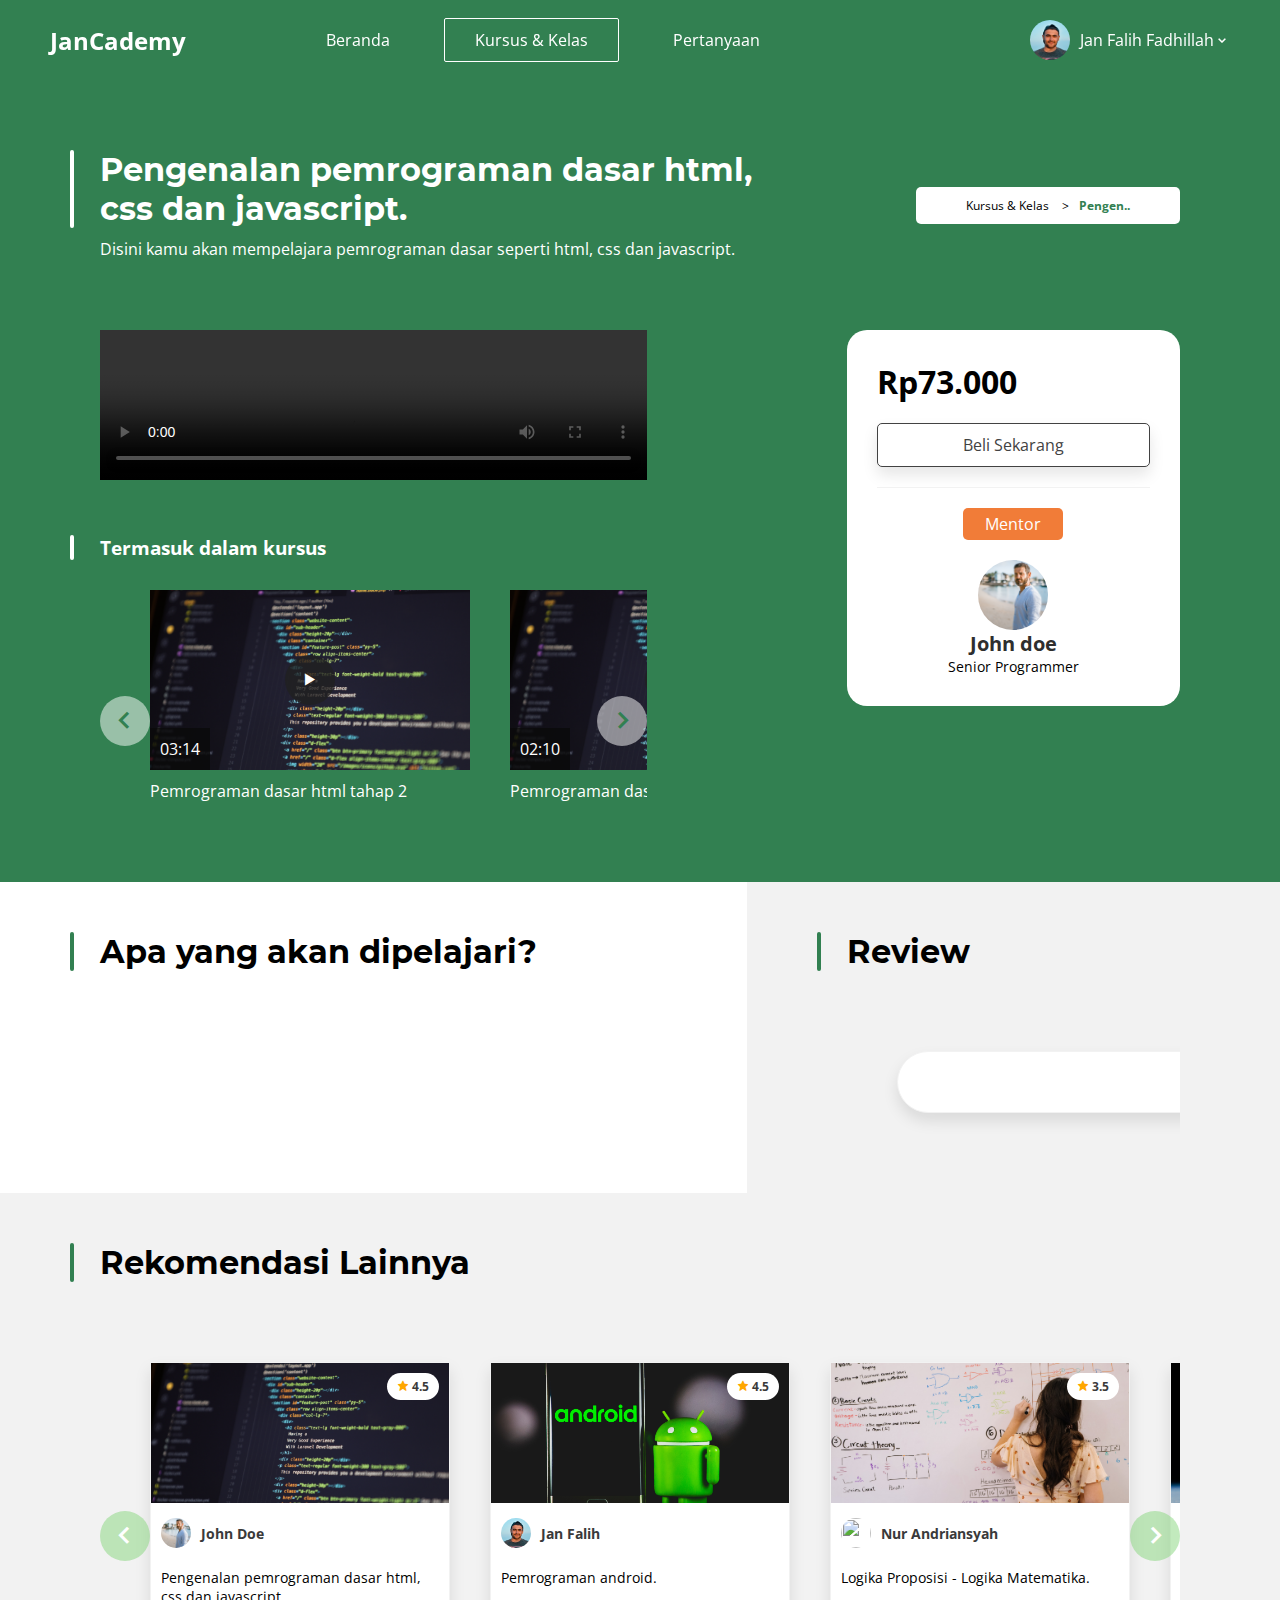
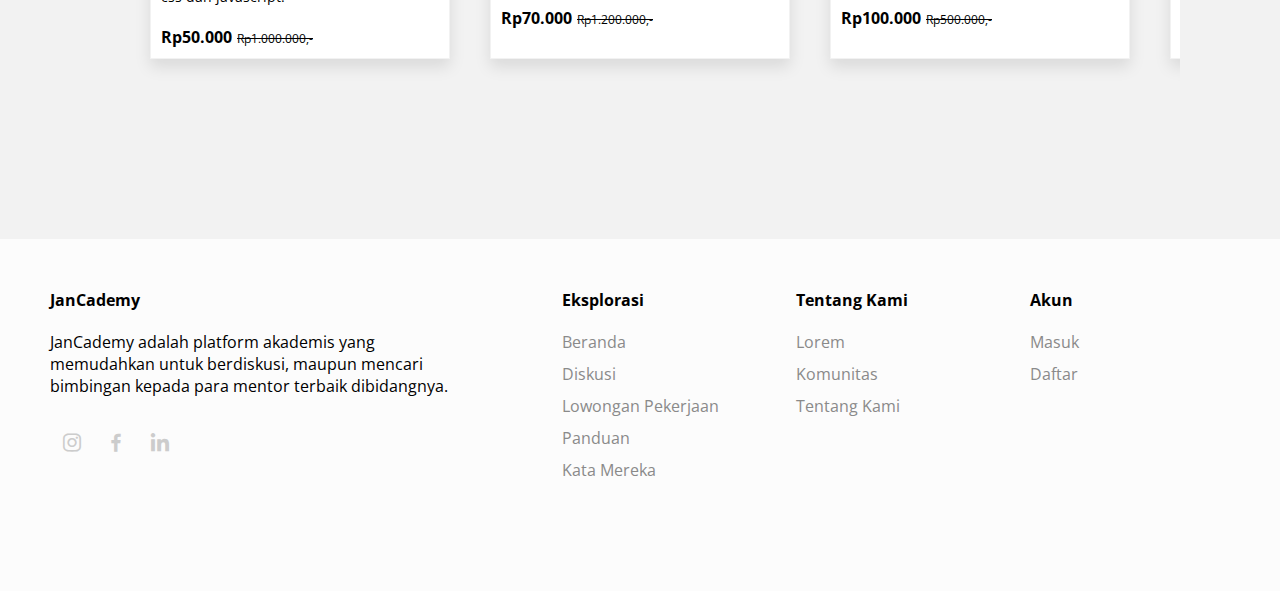
==== course-detail.html @ 35568259 "Add: New Course Detail Page" ====
<!DOCTYPE html>
<html lang="en">
<head>
    <meta charset="UTF-8">
    <meta http-equiv="X-UA-Compatible" content="IE=edge">
    <meta name="viewport" content="width=device-width, initial-scale=1.0">
    <title>Belajar dengan mudah di JanCademy - JanCademy</title>
    <link href="./assets/css/style.css" rel="stylesheet">   
    <link href="./assets/css/column.css" rel="stylesheet">  
    <link href="./assets/css/section/course.css" rel="stylesheet">  
    <link href="./assets/css/section/video-card.css" rel="stylesheet">  
    <link href="./assets/css/section/review.css" rel="stylesheet">
    <link href="./assets/css/pages/course-detail.css" rel="stylesheet">
    <link href="./assets/css/config.css" rel="stylesheet">
    <link href="./assets/css/boxicons.min.css" rel="stylesheet">
</head>
<body>
    <header id="header">
        <div class="header-left">
            <a class="logo">JanCademy</a>
            <nav>
                <a href="./index.html" class="menu-link">Beranda</a>
                <a href="#" class="menu-link active">Kursus & Kelas</a>
                <a href="./discuss-list.html" class="menu-link">Pertanyaan</a>
            </nav>
            <button class="toggle-button"><i class="bx bx-menu"></i></button>
        </div>
        <div class="header-right">
            <div class="user-nav">
                <a class="user-link">
                    <img class="avatar-nav" src="./assets/images/avatar-1.jpg">
                    Jan Falih Fadhillah <i class="bx bx-chevron-down"></i>
                </a>
                <div class="submenu-user">
                    <a href="./dashboard.html" class="submenu-user-item"><i class="bx bxs-dashboard mr-1"></i>Dashboard</a>
                    <a href="" class="submenu-user-item"><i class="bx bx-user mr-1"></i>Profil</a>
                    <a href="" class="submenu-user-item"><i class="bx bx-log-out mr-1"></i>Keluar</a>
                </div>
            </div>
        </div>
    </header>
    <div class="wrapper">
        <div class="row">
            <div class="col-md-12 bg-primary">
                <div class="container pb-1">
                    <div class="header-section">
                        <div class="title-course">
                            <h1 class="title-section">Pengenalan pemrograman dasar html, css dan javascript.</h1>
                            <p class="paragraph-section">Disini kamu akan mempelajara pemrograman dasar seperti html, css dan javascript.</p>
                        </div>
                        <div class="breadcrumbs">
                            <a href="./course-list.html" class="breadcrumbs-items">
                                Kursus & Kelas
                            </a>
                            <a href="#" class="breadcrumbs-items active">
                                Pengen..
                            </a>
                        </div>
                    </div>
                </div>
            </div>
            <div class="col-md-7 col-sm-12 bg-primary">
                <div class="container pt-1 pb-3">
                    <video class="thumbnail" controls>
                        <source src="https://cdn.videvo.net/videvo_files/video/free/2019-09/large_watermarked/190802_07_HD_15_preview.mp4">
                        Your Browser Not Support Video
                    </video>
                    <h3 class="title-section mb-0">Termasuk dalam kursus</h3>
                    <div class="video-highlight">
                        <button id="left-button-video" class="arrow-left-video"><i class="bx bx-chevron-left bx-md"></i></button>
                        <div id="list-video" class="video-list">
                            <div class="video-card">
                                <div class="video-thumbnail">
                                    <div class="video-minutes">03:14</div>
                                    <a href="#" class="video-play"><i class="bx bx-play"></i></a>
                                    <img src="./assets/images/course/html.jpg" class="video-img">
                                </div>
                                <a href="#" class="video-title">Pemrograman dasar html tahap 2</a>
                            </div>
                            <div class="video-card">
                                <div class="video-thumbnail">
                                    <div class="video-minutes">02:10</div>
                                    <a href="#" class="video-play"><i class="bx bx-play"></i></a>
                                    <img src="./assets/images/course/html.jpg" class="video-img">
                                </div>
                                <a href="#" class="video-title">Pemrograman dasar html tahap 3</a>
                            </div>
                        </div>
                        <button id="right-button-video" class="arrow-right-video"><i class="bx bx-chevron-right bx-md"></i></button>
                    </div>
                </div>
            </div>
            <div class="col-md-5 col-sm-12 bg-primary">
                <div class="container pt-1 pb-3">
                    <div class="payment-card">
                        <div class="payment-price">Rp73.000</div>
                        <button class="btn btn-outline btn-block">Beli Sekarang</button>
                        <div class="payment-author">
                            <div class="badge-author">Mentor</div>
                            <img src="./assets/images/avatar-2.jpg" class="img-author">
                            <div class="meta-author">
                                <div class="name-author">John doe</div>
                                <div class="title-author">Senior Programmer</div>
                            </div>
                        </div>
                    </div>
                </div>
            </div>
        </div>
        <div class="row">
            <div class="col-md-7 col-sm-12 bg-white">
                <div class="container pt-3 pb-3">
                    <h1 class="title-section">Apa yang akan dipelajari?</h1>
                </div>
            </div>
            <div class="col-md-5 col-sm-12">
                <div class="container pt-3 pb-3">
                    <h1 class="title-section">Review</h1>    
                    <div class="review-highlight">
                        <div class="review-list">
                            <div class="review-card">

                            </div>
                        </div>
                    </div>
                </div>
            </div>
            <div class="col-md-12">
                <div class="container pt-3">
                    <h1 class="title-section">Rekomendasi Lainnya</h1>
                    <div class="course-highlight">
                        <button id="recomendation-course-detail-left" class="arrow-left-course"><i class="bx bx-chevron-left bx-md"></i></button>
                        <div id="recomendation-course-detail" class="course-list">
                            <div class="course-card">
                                <img class="course-img" src="assets/images/course/html.jpg">
                                <a href="./course-detail.html" class="course-user">
                                    <img class="course-avatar" src="assets/images/avatar-2.jpg">                            
                                    John Doe
                                </a>
                                <span class="course-rating"><i class="bx bxs-star"></i> 4.5</span>
                                <div class="course-meta">
                                    <a href="./course-detail.html" class="course-title">Pengenalan pemrograman dasar html, css dan javascript.</a>
                                    <span class="course-price">Rp50.000</span><span class="course-original-price"><s>Rp1.000.000,-</s></span>
                                </div>
                            </div>
                            <div class="course-card">
                                <img class="course-img" src="assets/images/course/android.jpg">
                                <a href="./course-detail.html" class="course-user">
                                    <img class="course-avatar" src="assets/images/avatar-1.jpg">                            
                                    Jan Falih
                                </a>
                                <span class="course-rating"><i class="bx bxs-star"></i> 4.5</span>
                                <div class="course-meta">
                                    <a href="./course-detail.html" class="course-title">Pemrograman android.</a>
                                    <span class="course-price">Rp70.000</span><span class="course-original-price"><s>Rp1.200.000,-</s></span>
                                </div>
                            </div>
                            <div class="course-card">
                                <img class="course-img" src="assets/images/course/math.jpg">
                                <a href="./course-detail.html" class="course-user">
                                    <img class="course-avatar" src="assets/images/avatar-dri.jpg">                            
                                    Nur Andriansyah
                                </a>
                                <span class="course-rating"><i class="bx bxs-star"></i> 3.5</span>
                                <div class="course-meta">
                                    <a href="./course-detail.html" class="course-title">Logika Proposisi - Logika Matematika.</a>
                                    <span class="course-price">Rp100.000</span><span class="course-original-price"><s>Rp500.000,-</s></span>
                                </div>
                            </div>
                            <div class="course-card">
                                <img class="course-img" src="assets/images/course/nasa.jpg">
                                <a href="./course-detail.html" class="course-user">
                                    <img class="course-avatar" src="assets/images/avatar-dri.jpg">                            
                                    Nur Andriansyah
                                </a>
                                <span class="course-rating"><i class="bx bxs-star"></i> 5.0</span>
                                <div class="course-meta">
                                    <a href="./course-detail.html" class="course-title">Memahami dasar hukum gerak newton.</a>
                                    <span class="course-price">Rp120.000</span><span class="course-original-price"><s>Rp500.000,-</s></span>
                                </div>
                            </div>
                        </div>
                        <button id="recomendation-course-detail-right" class="arrow-right-course"><i class="bx bx-chevron-right bx-md"></i></button>
                    
                    </div>
                </div>
            </div>
        </div>
    </div>
    
    <footer>
        <div class="footer-left">
            <a class="footer-logo">JanCademy</a>
            <p>JanCademy adalah platform akademis yang memudahkan untuk berdiskusi, maupun mencari bimbingan kepada para mentor terbaik dibidangnya.</p>
            <div class="social-media">
                <a href="https://instagram.com/jan.falih" class="social-item"><i class="bx bxl-instagram"></i></a>
                <a href="https://www.facebook.com/jan.fadhillah.3/" class="social-item"><i class="bx bxl-facebook"></i></a>
                <a href="https://id.linkedin.com/in/jan-falih-fadhillah-a7bb7318b" class="social-item"><i class="bx bxl-linkedin"></i></a>
            </div>
        </div>
        <div class="footer-right">
            <div class="footer-menu">
                <h4 class="menu-title">Eksplorasi</h4>
                <a href="" class="menu-footer">Beranda</a>
                <a href="" class="menu-footer">Diskusi</a>
                <a href="" class="menu-footer">Lowongan Pekerjaan</a>
                <a href="./index.html#panduan" class="menu-footer">Panduan</a>
                <a href="./index.html#kata_mereka" class="menu-footer">Kata Mereka</a>
            </div>
            
            <div class="footer-menu">
                <h4 class="menu-title">Tentang Kami</h4>
                <a href="" class="menu-footer">Lorem</a>
                <a href="" class="menu-footer">Komunitas</a>
                <a href="" class="menu-footer">Tentang Kami</a>
            </div>
            
            <div class="footer-menu">
                <h4 class="menu-title">Akun</h4>
                <a href="./login.html" class="menu-footer">Masuk</a>
                <a href="./register.html" class="menu-footer">Daftar</a>
            </div>
        </div>
    </footer>
    <script src="./assets/js/jquery.js"></script>
    <script src="./assets/js/index.js"></script>
</body>
</html>
---- assets/css/style.css ----
/* Config */
/* Header  */
    header{
        position: fixed;
        display: flex;
        justify-content: space-between;
        color:#fff;
        z-index: 10;
        width: 100%;
        display: flex;
        align-items: center;
        padding:20px 50px;
    }
    .scrollActive{
        background-color: #fff;
        color:#006A2B;
    }
    .header-left{
        display: flex;
        align-items: center;
    }
    .header-right{
        display: flex;
        align-items: center;
    }
    .menu-link{
        color:#fff;
        text-decoration: none;
        font-size: 16px;
        margin:0 10px;
        padding:10px 30px;
        border-radius: 2px;
        transition: ease 0.8s;
    }
    .menu-link.active{
        pointer-events: none;
        border:1px solid #fff;
    }
    .menu-link:hover{
        background-color: #fff;
        color:var(--primary);
    }
    .menu-login{
        margin:0 10px;
        padding:10px 40px;
        box-shadow: 0px 8px 15px rgba(0, 0, 0, 0.1);
        background-color: var(--primary);
        text-decoration: none;
        color: #fff;    
        border: 1px solid var(--primary);
    }
    .menu-register{
        margin:0 10px;
        padding:10px 40px;
        border: none;
        box-shadow: 0px 8px 15px rgba(0, 0, 0, 0.1);
        background-color: var(--secondary);
        text-decoration: none;
        color: #fff;    
        border: 1px solid var(--secondary);
    }
    .menu-login:hover{
        background-color: #fff;
        border: var(--primary) solid 1px;
        color:var(--primary);
    }
    .menu-register:hover{
        background-color: #fff;
        color:var(--secondary);
        border: 1px solid var(--secondary)
    }
    .logo{
        font-weight: bold;
        font-size: 24px;
        margin-right: 100px;
    }
    .toggle-button{
        display: none;
        width: 50px;
        background-color:#fff;
        border:none;
        color:var(--primary);
        font-size: 24px;
        border-radius: 2px;
        height: 50px;
    }
    .user-nav{
        display: flex;
        align-items: center;
        flex-direction: column;
        position: relative;
    }
    .user-link{
        display: flex;
        cursor: pointer;
        color:#fff;
        align-items: center;
    }
    header.scrollActive .user-link{
        color:#000;
    }
    .submenu-user{
        display: none;
        flex-direction: column;
        margin-top: 40px;
        border-radius: 5px;
        background-color:#fff;
        box-shadow: 0px 8px 15px rgba(0, 0, 0, 0.1);
        width: 100%;
        position: absolute;
    }
    .submenu-user-item{
        padding:10px;
        font-size: 14px;
        color:#000;
        text-decoration: none;
        border-bottom: 1px solid #f2f2f2;
        width: 100%;
        text-decoration: none;
    }
    .submenu-user-item:last-child{
        border-bottom: none;
    }
    .user-nav:hover .submenu-user{
        display: flex;
    }
    .submenu-user-item:hover{
        background-color: #f2f2f2;
        border-radius: 5px;
        color:#000;
    }
    .avatar-nav{
        margin-right: 10px;
        border-radius: 50px;
        width: 40px;
        height: 40px;
        object-fit: cover;
    }
    header.scrollActive .toggle-button{
        background-color: var(--primary);
        color:#fff;
    }
    header.scrollActive .menu-link{
        color:var(--primary);
        transition: ease 0.8s;
    }
    header.scrollActive .menu-link.active{
        border: 1px solid var(--primary);
    }
    header.scrollActive .menu-link:hover{
        background-color: var(--primary);
        color: #fff;
    }
    header.scrollActive .menu-login{
        background-color: #fff;
        border: var(--primary) solid 1px;
        color: var(--primary);
    }
    header.scrollActive .menu-register{
        background-color: transparent;
        color: var(--secondary);
        border: var(--secondary) solid 1px;
    }
    header.scrollActive .menu-register:hover{
        background-color: var(--secondary);
        color: #fff;
    }
    header.scrollActive .menu-login:hover{
        background-color: var(--primary);
        color: #fff;
    }
    @media (max-width:1100px){
        .logo{
            margin-right: 10px;
        }
    }
    @media (max-width:1000px) {
        header{
            padding:20px 50px;
        }
        nav{
            display: none;
        }
        .logo{
            margin-right:50px;
        }
        .header-left{
            width: 100%;
            justify-content: space-between;
        }
        .header-right{
            display: none;
        }
        .toggle-button{
            display: block;
        }
    }
    @media (max-width:700px) {
        header{
            padding:20px 30px;
        }
    }
/* End Header */
/* BreadCrumbs */
    .header-section{
        display: flex;
        align-items: center;
        justify-content: space-between;
        margin-bottom: 50px;
    }
    .breadcrumbs{
        display: flex;
        background-color: #fff;
        border-radius: 5px;
        padding:10px 50px;
    }
    .breadcrumbs-items{
        text-decoration: none;
        color:#000;
        font-size: 12px;
        cursor: pointer;
    }
    .breadcrumbs-items:hover{
        color:var(--primary)
    }
    .breadcrumbs-items::after{
        content: '>';
        margin:10px;
    }
    .breadcrumbs-items.active{
        font-weight: bold;
        color:var(--primary);
    }
    .breadcrumbs-items.active::after{
        content: none;
    }
    @media (max-width:1000px) {
        .header-section{
            display: flex;
            align-items: flex-start;
            flex-direction: column;
        }
        .header-section h1{
            margin-bottom: 20px;
        }
        .breadcrumbs{
            width: 100%;
        }
    }
/* End BreadCrumbs */
footer{
    display: flex;
    flex-wrap: wrap;
    width: 100%;
    background-color: #fcfcfc;
}
footer p{
    margin-bottom: 20px;
}
footer .menu-title{
    font-weight: bold;
    margin-bottom: 20px;
}
footer .social-media{
    width: 100%;
    display: flex;
}
footer .social-item{
    font-size: 24px;
    margin:10px;
    color:#ccc;
    text-decoration: none;
}
footer ul{
    height: 200px;
    display: flex;
    flex-direction: column;
    list-style-type: none;
    flex-wrap: wrap;
}
footer ul li{
    display: flex;
    align-items: center;
    justify-content: center;
    padding:20px 0px;
}
.footer-menu{
    display: flex;
    width: 200px;
    margin-bottom: 50px;
    flex-direction: column;
}
.menu-footer{
    text-decoration: none;
    margin-bottom: 10px;
    color:#8a8a8a;
}
.footer-logo{
    display: block;
    cursor: pointer;
    margin-bottom: 20px;
    font-weight: bold;
}
.footer-left{
    padding:50px;
    width: 40%;
}
.footer-right{
    justify-content: space-between;
    display: flex;
    flex-wrap: wrap;
    padding:50px;
    display: flex;
    width: 60%;
}
@media (max-width:1000px) {
    .footer-left{
        width: 100%;
    }
    .footer-right{
        width: 100%;
    }
}
---- assets/css/column.css ----
.container{
    width: 100%;
    height: 100%;
    padding:150px 100px;
}
.row{
    display: flex;
    flex-wrap: wrap;
}
.relative{
    position: relative;
}
.absolute{
    position: absolute;
}
.col-md-12{
    width: calc(100%/12*12);
}
.col-md-8{
    width: calc(100%/12*8);
}
.col-md-3{
    width: calc(100%/12*3);
}
.col-md-4{
    width: calc(100%/12*4);
}
.col-md-5{
    width: calc(100%/12*5);
}
.col-md-6{
    width: calc(100%/12*6);
}
.col-md-7{
    width: calc(100%/12*7);
}

@media(max-width:900px){
    .container{
        padding:150px 50px;
    }
}
@media(max-width:700px){
    .container{
        padding: 150px 50px;
    }
    .col-sm-12{
        width: calc(100%*12/12);
    }
}
---- assets/css/section/course.css ----
.course-highlight{
    position: relative;
    display: block;
    width: 100%;
}
.course-list{
    position: relative;
    display: flex;
    padding:30px;
    width: 100%;
    overflow-x: auto;
}
.course-list .course-card{
    margin: 0 20px;
}
.course-price{
    font-weight: bold;
    margin-right: 5px;
}
.course-original-price{
    font-size: 12px;
}
.course-card{
    position: relative;
    flex: none;
    margin:20px auto;
    width: 300px;
    border:1px solid #f2f2f2;
    box-shadow: 0px 8px 15px rgba(0, 0, 0, 0.1);
    background-color: #fff;
}
.course-img{
    width: 100%;
    height: 140px;
    object-fit: cover;
}
.course-avatar{
    height: 30px;
    object-fit: cover;
    margin-right: 10px;
    border-radius: 50px;
    width: 30px;
}
.course-rating{
    padding:5px 10px;
    border-radius: 50px;
    font-size: 12px;
    color:rgb(58, 58, 58);
    font-weight: bold;
    background-color: #fff;
    position: absolute;
    right: 10px;
    top: 10px;
}
.course-user{
    display: flex;
    align-items: center;
    font-size: 14px;
    color:rgb(58, 58, 58);
    text-decoration: none;
    font-weight: bold;
    padding:10px;
}
.course-user:hover{
    color:var(--primary);
}
.course-progress{
    display: block;
}
.progress-text{
    font-size: 12px;
    font-weight: bold;
}
.progress{
    border-radius: 5px;
    margin-bottom: 5px;
    background-color: #f2f2f2;
}
.progress-bar{
    width: 70%;
    height: 3px;
    border-radius: 2px;
    background-color: var(--secondary);
}
.course-rating i{
    color:rgb(255, 166, 0);
}
.course-meta{
    padding:10px;
}
.course-title{
    display: block;
    margin-bottom:20px;
    font-size: 14px;
    text-decoration: none;
    color:#000;
}
.course-title:hover{
    color: var(--primary);
}

.course-list::-webkit-scrollbar {
    height: 3px;
}
.course-list::-webkit-scrollbar-track {
    background-color: #ccc;
}
.course-list::-webkit-scrollbar-thumb {
    background-color: var(--primary);
}
.arrow-left-course{
    position: absolute;
    cursor: pointer;
    width: 50px;
    height: 50px;
    border:none;
    z-index: 1;
    color:#fff;
    border-radius: 50px;
    top: 50%;
    left:0;
    background-color: rgba(134, 214, 124, 0.5);
}
.arrow-right-course{
    position: absolute;
    cursor: pointer;
    width: 50px;
    height: 50px;
    border:none;
    z-index: 1;
    color:#fff;
    border-radius: 50px;
    top: 50%;
    right: 0;
    background-color: rgba(134, 214, 124, 0.5);
}
.arrow-left-course:hover{
    background-color: var(--primary);
}
.arrow-right-course:hover{
    background-color: var(--primary);
}
---- assets/css/section/video-card.css ----
.video-highlight{
    position: relative;
    display: block;
    width: 100%;
}
.video-list{
    position: relative;
    display: flex;
    padding:30px;
    width: 100%;
    overflow-x: auto;
}
.video-card{
    position: relative;
    flex: none;
    margin:0 20px;
    width: 320px;
}
.video-thumbnail{
    position: relative;
    width: 100%;
    margin-bottom: 10px;
    height: 180px;
}
.video-minutes{
    padding:10px;
    position: absolute;
    bottom: 0;
    background-color: rgba(10, 10, 10, 0.8);
}
.video-img{
    width: 100%;
    height: 100%;
    object-fit: cover;
}
.video-title{
    text-decoration: none;
    color: #fff;
}
.video-play{
    position: absolute;
    top: 65px;
    left: 135px;
    height: 50px;
    width: 50px;
    border-radius: 50px;
    display: flex;
    font-size: 24px;
    text-decoration: none;
    align-items: center;
    justify-content: center;
    color:#fff;
    background-color: rgba(32, 32, 32, 0.8);
}

.video-list::-webkit-scrollbar {
    height: 3px;
}
.video-list::-webkit-scrollbar-track {
    background-color: #ccc;
}
.video-list::-webkit-scrollbar-thumb {
    background-color: #fff;
}

.arrow-left-video{
    position: absolute;
    cursor: pointer;
    width: 50px;
    height: 50px;
    border:none;
    z-index: 1;
    color:var(--primary);
    border-radius: 50px;
    top: 50%;
    left:0;
    background-color: rgba(255,255,255,0.5);
}
.arrow-right-video{
    position: absolute;
    cursor: pointer;
    width: 50px;
    height: 50px;
    border:none;
    z-index: 1;
    color:var(--primary);
    border-radius: 50px;
    top: 50%;
    right: 0;
    background-color: rgba(255,255,255,0.5);
}
.arrow-left-video:hover{
    background-color: #fff;
}
.arrow-right-video:hover{
    background-color: #fff;
}
---- assets/css/section/review.css ----
.review-highlight{
    position: relative;
    display: block;
    width: 100%;
}
.review-list{
    position: relative;
    display: flex;
    padding:30px;
    width: 100%;
    overflow-x: auto;
}
.review-card{
    position: relative;
    cursor: pointer;
    flex: none;
    margin:0 20px;
    width: 350px;
    padding:30px;
    border-radius: 50px;
    border:1px solid #f2f2f2;
    color: #000;
    box-shadow: 0px 8px 15px rgba(0, 0, 0, 0.1);
    background-color: #fff;
}
.review-card:hover{
    box-shadow: 0px 8px 15px rgba(0, 0, 0, 0.3);
}
.review-user{
    display: flex;
    align-items: center;
    width: 100%;
    margin-bottom: 20px;
    padding-bottom: 20px;
    border-bottom: 1px solid #f2f2f2;
    font-weight: bold;
}
.review-body{
    display: block;
}
.review-footer{
    display: flex;
    width: 100%;
    justify-content: space-between;
}
.review-category{
    padding:10px;
    font-size: 14px;
    display: flex;
    align-items: center;
    color:#fff;
    border-radius: 20px;
    background-color: var(--primary);
}
.review-action{
    display: flex;
}
.review-love{
    padding:10px;
    margin-right: 10px;
    align-items: center;
    color:rgb(182, 61, 61);
    font-size: 14px;
    border-radius: 20px;
    background-color: rgb(255, 200, 200);
}
.review-discuss{
    padding:10px;
    margin-right: 10px;
    align-items: center;
    color:rgb(179, 179, 179);
    font-size: 14px;
    border-radius: 20px;
    background-color: #f2f2f2;
}
.review-love i{
    margin-right: 5px;
}
.review-discuss i{
    margin-right: 5px;
}
.review-category i{
    margin-right: 5px;
}
.review-text{
    display: block;
    font-size: 14px;
    margin-bottom: 20px;
}
.review-avatar{
    width: 50px;
    height: 50px;
    margin-right: 20px;
    border-radius: 50px;
    object-fit: cover;
}
.review-list::-webkit-scrollbar {
    height: 3px;
}
.review-list::-webkit-scrollbar-track {
    background-color: #ccc;
}
.review-list::-webkit-scrollbar-thumb {
    background-color: #fff;
}
.arrow-left-review{
    position: absolute;
    cursor: pointer;
    width: 50px;
    height: 50px;
    border:none;
    z-index: 1;
    color:var(--primary);
    box-shadow: 0px 8px 15px rgba(0, 0, 0, 0.1);
    border-radius: 50px;
    top: 50%;
    left:0;
    background-color: rgba(255,255,255,0.5);
}
.arrow-right-review{
    position: absolute;
    cursor: pointer;
    width: 50px;
    height: 50px;
    border:none;
    z-index: 1;
    box-shadow: 0px 8px 15px rgba(0, 0, 0, 0.1);
    color:var(--primary);
    border-radius: 50px;
    top: 50%;
    right: 0;
    background-color: rgba(255,255,255,0.5);
}
.arrow-left-review:hover{
    background-color: #fff;
}
.arrow-right-review:hover{
    background-color: #fff;
}
---- assets/css/pages/course-detail.css ----
.thumbnail{
    width: 100%;
    height: auto;
    margin-bottom: 50px;
    object-fit: cover;
}
.title-course{
    max-width: 700px;
}
.title-course .title-section{
    margin-bottom: 10px;
}
.badge-bestseller{
    color:#fff;
    padding:10px 30px;
    margin:10px;
    border-radius: 20px;
    background-color: rgb(202, 41, 41);
}
.payment-author{
    border-top: 1px solid #f2f2f2;
    padding-top: 20px;
    width: 100%;
    text-align: center;
    justify-content: center;
    align-items: center;
    display: flex;
    flex-direction: column;
}
.badge-author{
    padding:5px;
    width: 100px;
    margin-bottom: 20px;
    color:#fff;
    border-radius: 5px;
    background-color: var(--secondary);
}
.img-author{
    width: 70px;
    height: 70px;
    border-radius: 50px;
    object-fit: cover;
}
.name-author{
    font-size: 20px;
    font-weight: bold;
    color:rgb(46, 46, 46);
}
.title-author{
    font-size: 14px;
}
.payment-card{
    display: flex;
    flex-direction: column;
    width: 100%;
    color:#000;
    padding:30px;
    border-radius: 20px;
    background-color: #fff;
}
.payment-price{
    font-weight: bold;
    font-size: 32px;
}
.meta-author{
    display: block;
}
@media (max-width:700px) {
    .title-course{
        margin-bottom: 30px;
    }
}
---- assets/css/config.css ----
/* Set Default Setting */
    *{
        margin:0;
        padding:0;
        font-family: 'Open Sans';
        box-sizing: border-box;
        --primary:#328051;
        --dark-primary:rgb(22, 78, 38);
        --secondary:rgb(241, 124, 56);
    }
    html{    
      scroll-behavior: smooth;
    }
    @font-face {
        font-family: 'Montserrat';
        src: url('../fonts/Montserrat.ttf');
    }
    @font-face {
        font-family: 'Montserrat';
        font-weight: bold;
        src: url('../fonts/Montserrat-Bold.ttf');
    }
    @font-face {
        font-family: 'Open Sans';
        src: url('../fonts/OpenSans-Regular.ttf');
    }
    @font-face {
        font-family: 'Open Sans';
        font-weight: bold;
        src: url('../fonts/OpenSans-Bold.ttf');
    }
    body{
        background-color: #f2f2f2;
    }
    h1{
        font-family: 'Montserrat';
        font-weight: bold;
    }
    .btn{
        display: flex;
        max-width: 240px;
        align-items: center;
        justify-content: center;
        text-decoration: none;
        padding:10px 40px;
        font-size: 16px;
        box-shadow: 0px 8px 15px rgba(0, 0, 0, 0.1);
        margin: 20px 0px;
        border:none;
        outline: none;
        cursor: pointer;
        border-radius: 5px;
    }
    .btn-secondary{
        background-color: var(--secondary);
        color:#fff;
    }
    .btn-primary{
        background-color: var(--primary);
        color:#fff;
    }
    .btn-outline{
        background-color: transparent;
        color:rgb(66, 66, 66);
        border:1px solid rgb(66, 66, 66);
    }
    .btn-outline:hover{
        background-color: rgb(66, 66, 66);
        color:#fff;
    }
    .btn-primary:hover{
        background-color: rgb(22, 78, 38);
    }
    .btn-secondary:hover{
        background-color: rgb(241, 99, 56);
    }
    .btn-block{
        display: block;
        width: 100%;
        max-width: 100% !important;
    }
    [class*=bg-primary]{    
        color:#fff;
        background-color:var(--primary);
    }
    [class*=-with-wave]{
        background-size: contain;
        background-position: bottom;
        background-repeat: no-repeat;
        background-image: url('../images/wave.svg');
    }
    [class*=bg-white]{
        background-color: #fff;
        color:#000;
    }
    .bg-image{
        background-position: center;
        background-repeat: no-repeat;
        background-size: cover;
        background-attachment: fixed;
        background-image: linear-gradient(to top, rgba(0,0,0,0.8), rgba(0,0,0,0.2)),url('https://images.unsplash.com/photo-1523240795612-9a054b0db644?ixid=MnwxMjA3fDB8MHxwaG90by1wYWdlfHx8fGVufDB8fHx8&ixlib=rb-1.2.1&auto=format&fit=crop&w=870&q=80');
    }
    .bg-image-2{
        background-repeat: no-repeat;
        background-size: cover;
        background-image:linear-gradient(to top, rgba(0,0,0,0.8), rgba(0,0,0,0.2)),url('../images/1722.jpg');
    }
    .center{
        display: flex;
        flex-direction: column;
        text-align: center;
        justify-content: center;
        align-items: center;
    }
    .text-white{
        color:#fff;
    }
    .text-primary{
        color: var(--primary);
    }
    .title-section{
        position: relative;
        margin-bottom: 50px;
    }
    .title-section::before{
        content: '';
        height: 100%;
        width: 4px;
        border-radius: 2px;
        background-color: var(--primary);
        left: -30px;
        position: absolute;
    }
    [class*="bg-primary"] .title-section::before{
        background-color: #fff;
    }
    .justify-content-between{
        justify-content: space-between;
    }
    .mb-0{
        margin-bottom: 0px;
    }
    .mb-2{
        margin-bottom: 20px;
    }
    .mr-1{
        margin-right: 10px;
    }
    .w-500{
        max-width: 500px;
    }
    .pt-1{
        padding-top: 10px;
    }
    .pb-1{
        padding-bottom: 10px;
    }
    .pb-3{
        padding-bottom: 50px;
    }
    .pt-3{
        padding-top: 50px;
    }
    .img-rounded{
        width: 250px;
        height: 250px;
        object-fit: cover;
        border-radius: 150px;
    }
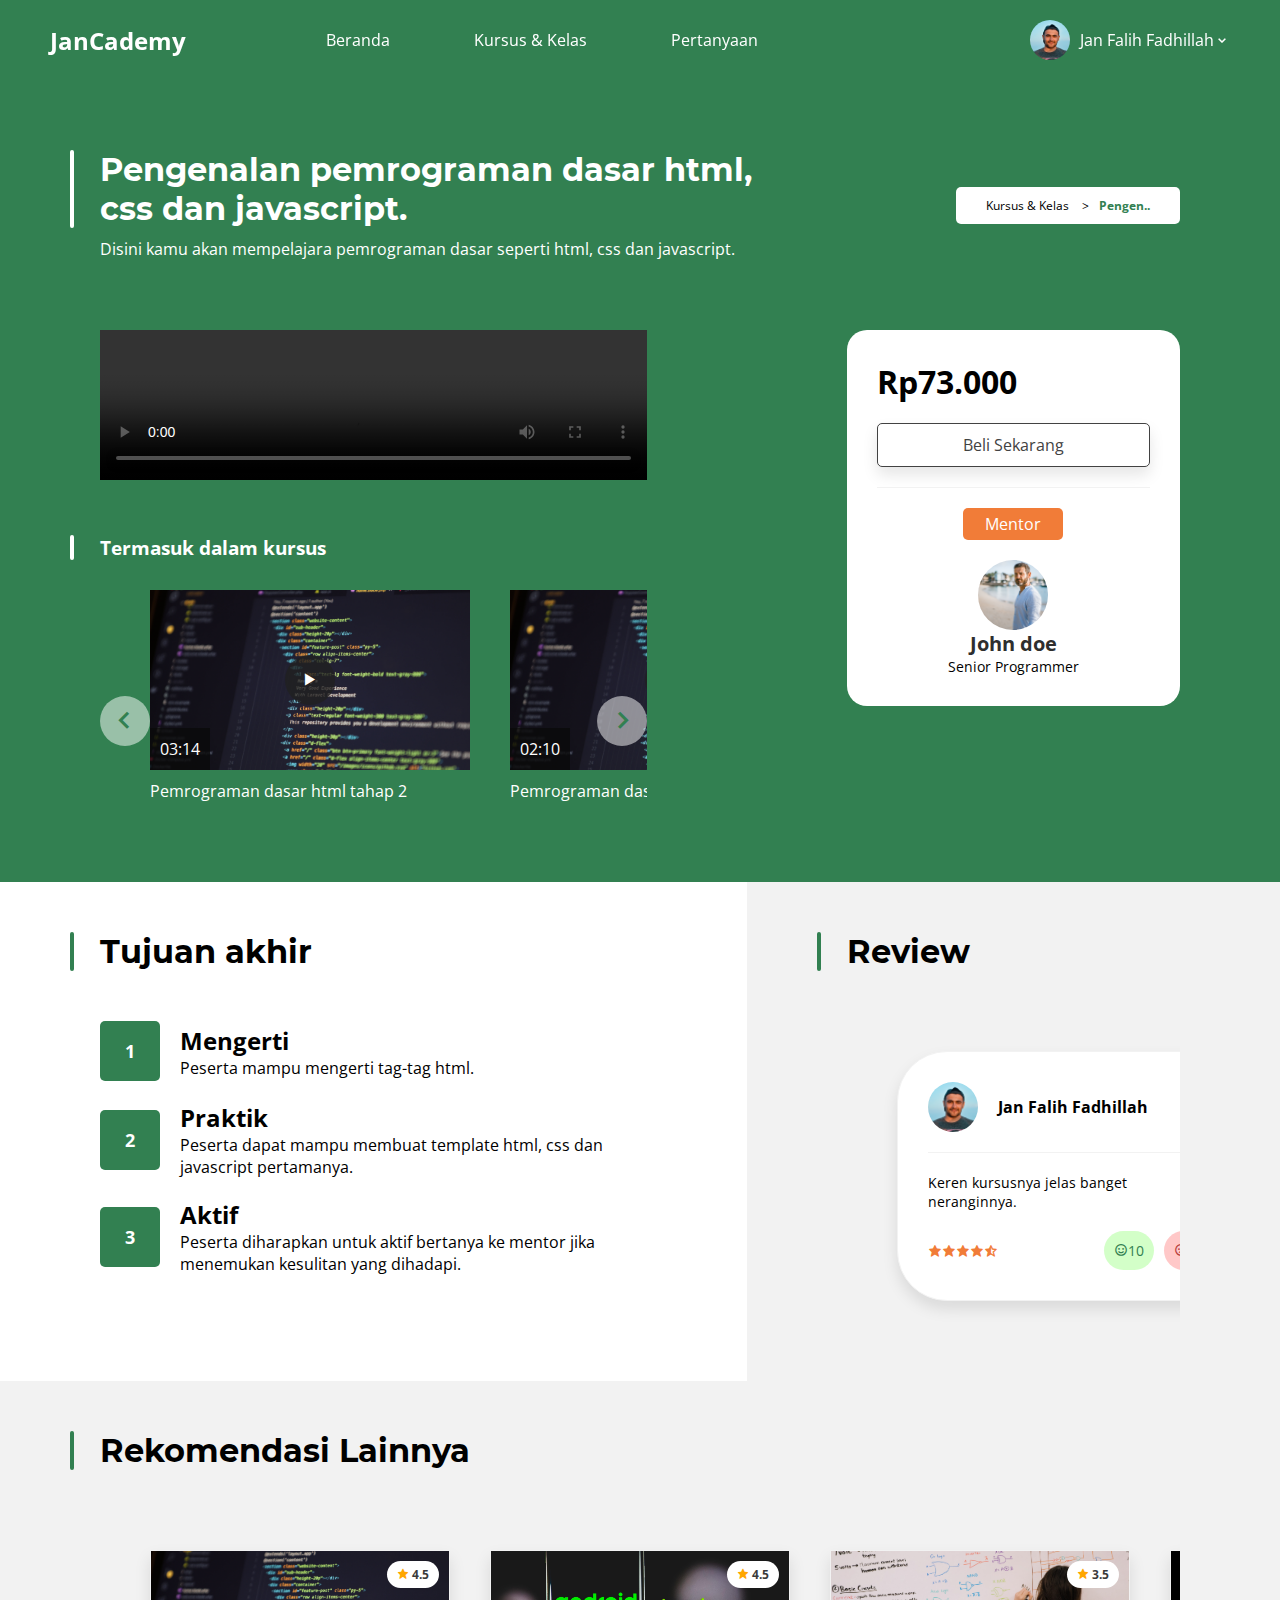
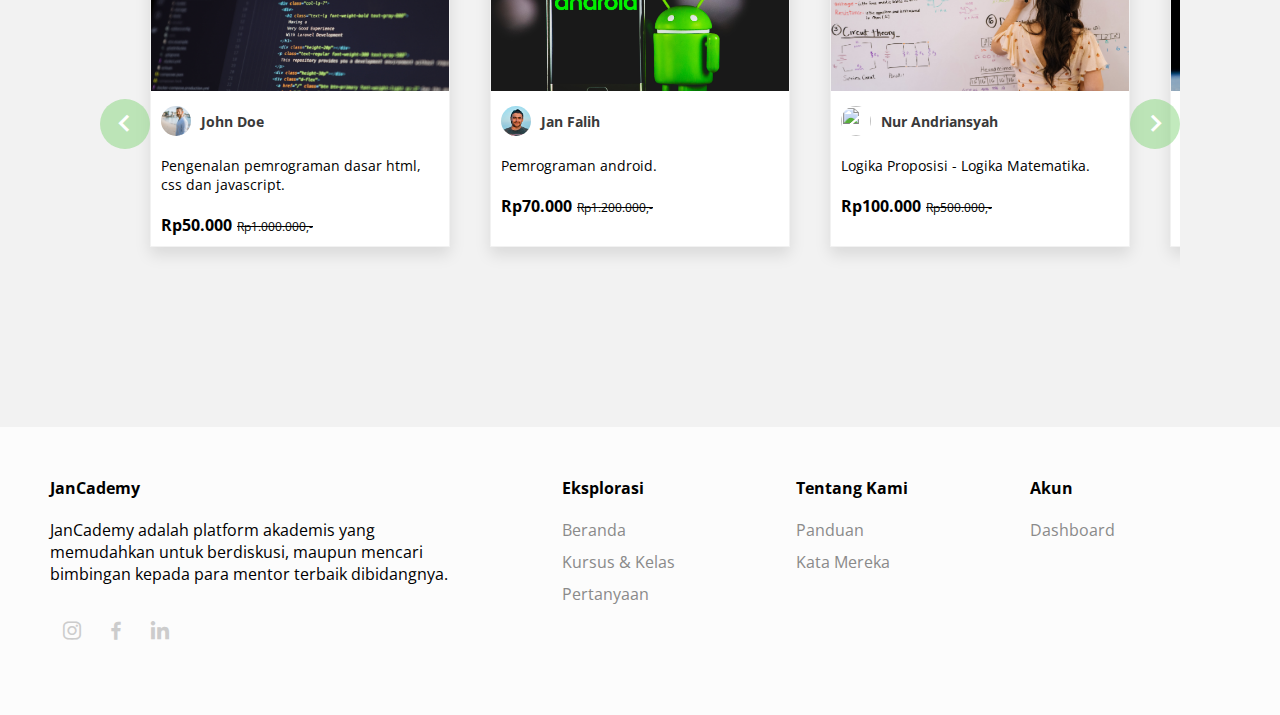
==== commit 2e930b6a: "Update: Template Update" ====
--- a/course-detail.html
+++ b/course-detail.html
@@ -20,7 +20,7 @@
             <a class="logo">JanCademy</a>
             <nav>
                 <a href="./index.html" class="menu-link">Beranda</a>
-                <a href="#" class="menu-link active">Kursus & Kelas</a>
+                <a href="#" class="menu-link">Kursus & Kelas</a>
                 <a href="./discuss-list.html" class="menu-link">Pertanyaan</a>
             </nav>
             <button class="toggle-button"><i class="bx bx-menu"></i></button>
@@ -110,7 +110,30 @@
         <div class="row">
             <div class="col-md-7 col-sm-12 bg-white">
                 <div class="container pt-3 pb-3">
-                    <h1 class="title-section">Apa yang akan dipelajari?</h1>
+                    <h1 class="title-section">Tujuan akhir</h1>
+                    <div class="panduan">
+                        <div class="panduan-item">
+                            <div class="panduan-number">1</div>
+                            <div class="panduan-description">
+                                <h2>Mengerti</h2>
+                                <p>Peserta mampu mengerti tag-tag html.</p>
+                            </div>
+                        </div>
+                        <div class="panduan-item">
+                            <span class="panduan-number">2</span>
+                            <div class="panduan-description">
+                                <h2>Praktik</h2>
+                                <p>Peserta dapat mampu membuat template html, css dan javascript pertamanya.</p>
+                            </div>
+                        </div>
+                        <div class="panduan-item">
+                            <span class="panduan-number">3</span>
+                            <div class="panduan-description">
+                                <h2>Aktif</h2>
+                                <p>Peserta diharapkan untuk aktif bertanya ke mentor jika menemukan kesulitan yang dihadapi.</p>
+                            </div>
+                        </div>
+                    </div>
                 </div>
             </div>
             <div class="col-md-5 col-sm-12">
@@ -118,9 +141,28 @@
                     <h1 class="title-section">Review</h1>    
                     <div class="review-highlight">
                         <div class="review-list">
-                            <div class="review-card">
-
-                            </div>
+                            <a class="review-card">
+                                <div class="review-user">
+                                    <img class="review-avatar" src="./assets/images/avatar-1.jpg">
+                                    Jan Falih Fadhillah
+                                </div>
+                                <div class="review-body">
+                                    <p class="review-text">Keren kursusnya jelas banget neranginnya.</p>
+                                </div>
+                                <div class="review-footer">
+                                    <div class="review-rating">
+                                        <i class="bx bxs-star"></i>
+                                        <i class="bx bxs-star"></i>
+                                        <i class="bx bxs-star"></i>
+                                        <i class="bx bxs-star"></i>
+                                        <i class="bx bxs-star-half"></i>
+                                    </div>
+                                    <div class="review-action">
+                                        <div class="review-smile"><i class="bx bx-smile"></i>10</div>
+                                        <div class="review-sad"><i class="bx bx-sad"></i>3</div>
+                                    </div>
+                                </div>
+                            </a>
                         </div>
                     </div>
                 </div>
@@ -201,24 +243,20 @@
         <div class="footer-right">
             <div class="footer-menu">
                 <h4 class="menu-title">Eksplorasi</h4>
-                <a href="" class="menu-footer">Beranda</a>
-                <a href="" class="menu-footer">Diskusi</a>
-                <a href="" class="menu-footer">Lowongan Pekerjaan</a>
-                <a href="./index.html#panduan" class="menu-footer">Panduan</a>
-                <a href="./index.html#kata_mereka" class="menu-footer">Kata Mereka</a>
+                <a href="./index.html" class="menu-footer">Beranda</a>
+                <a href="./course-list.html" class="menu-footer">Kursus & Kelas</a>
+                <a href="./discuss-list.html" class="menu-footer">Pertanyaan</a>
             </div>
             
             <div class="footer-menu">
                 <h4 class="menu-title">Tentang Kami</h4>
-                <a href="" class="menu-footer">Lorem</a>
-                <a href="" class="menu-footer">Komunitas</a>
-                <a href="" class="menu-footer">Tentang Kami</a>
+                <a href="./index.html#panduan" class="menu-footer">Panduan</a>
+                <a href="./index.html#kata_mereka" class="menu-footer">Kata Mereka</a>            
             </div>
             
             <div class="footer-menu">
                 <h4 class="menu-title">Akun</h4>
-                <a href="./login.html" class="menu-footer">Masuk</a>
-                <a href="./register.html" class="menu-footer">Daftar</a>
+                <a href="./dashboard.html" class="menu-footer">Dashboard</a>
             </div>
         </div>
     </footer>
--- a/assets/css/style.css
+++ b/assets/css/style.css
@@ -213,7 +213,7 @@
         display: flex;
         background-color: #fff;
         border-radius: 5px;
-        padding:10px 50px;
+        padding:10px 30px;
     }
     .breadcrumbs-items{
         text-decoration: none;
--- a/assets/css/section/review.css
+++ b/assets/css/section/review.css
@@ -43,19 +43,26 @@
     width: 100%;
     justify-content: space-between;
 }
-.review-category{
-    padding:10px;
+.review-rating{
     font-size: 14px;
     display: flex;
     align-items: center;
-    color:#fff;
+    color:var(--secondary);
     border-radius: 20px;
-    background-color: var(--primary);
 }
 .review-action{
     display: flex;
 }
-.review-love{
+.review-smile{
+    padding:10px;
+    margin-right: 10px;
+    align-items: center;
+    color:var(--primary);
+    font-size: 14px;
+    border-radius: 20px;
+    background-color: rgb(211, 255, 200);
+}
+.review-sad{
     padding:10px;
     margin-right: 10px;
     align-items: center;
@@ -63,15 +70,6 @@
     font-size: 14px;
     border-radius: 20px;
     background-color: rgb(255, 200, 200);
-}
-.review-discuss{
-    padding:10px;
-    margin-right: 10px;
-    align-items: center;
-    color:rgb(179, 179, 179);
-    font-size: 14px;
-    border-radius: 20px;
-    background-color: #f2f2f2;
 }
 .review-love i{
     margin-right: 5px;
--- a/assets/css/pages/course-detail.css
+++ b/assets/css/pages/course-detail.css
@@ -65,6 +65,34 @@
 .meta-author{
     display: block;
 }
+
+.panduan{
+    width: 100%;
+}
+.panduan-item{
+    display: flex;
+    align-items: center;
+    margin: 20px 0;
+}
+.panduan-number{
+    flex: none;
+    width: 60px;
+    height: 60px;
+    font-size: 18px;
+    margin-right: 20px;
+    border-radius: 5px;
+    display: flex;
+    font-weight: bold;
+    color:#fff;
+    justify-content: center;
+    align-items: center;
+    background-color: var(--primary);
+}
+.panduan-description{
+    display: flex;
+    flex-direction: column;
+    justify-content: center;
+}
 @media (max-width:700px) {
     .title-course{
         margin-bottom: 30px;
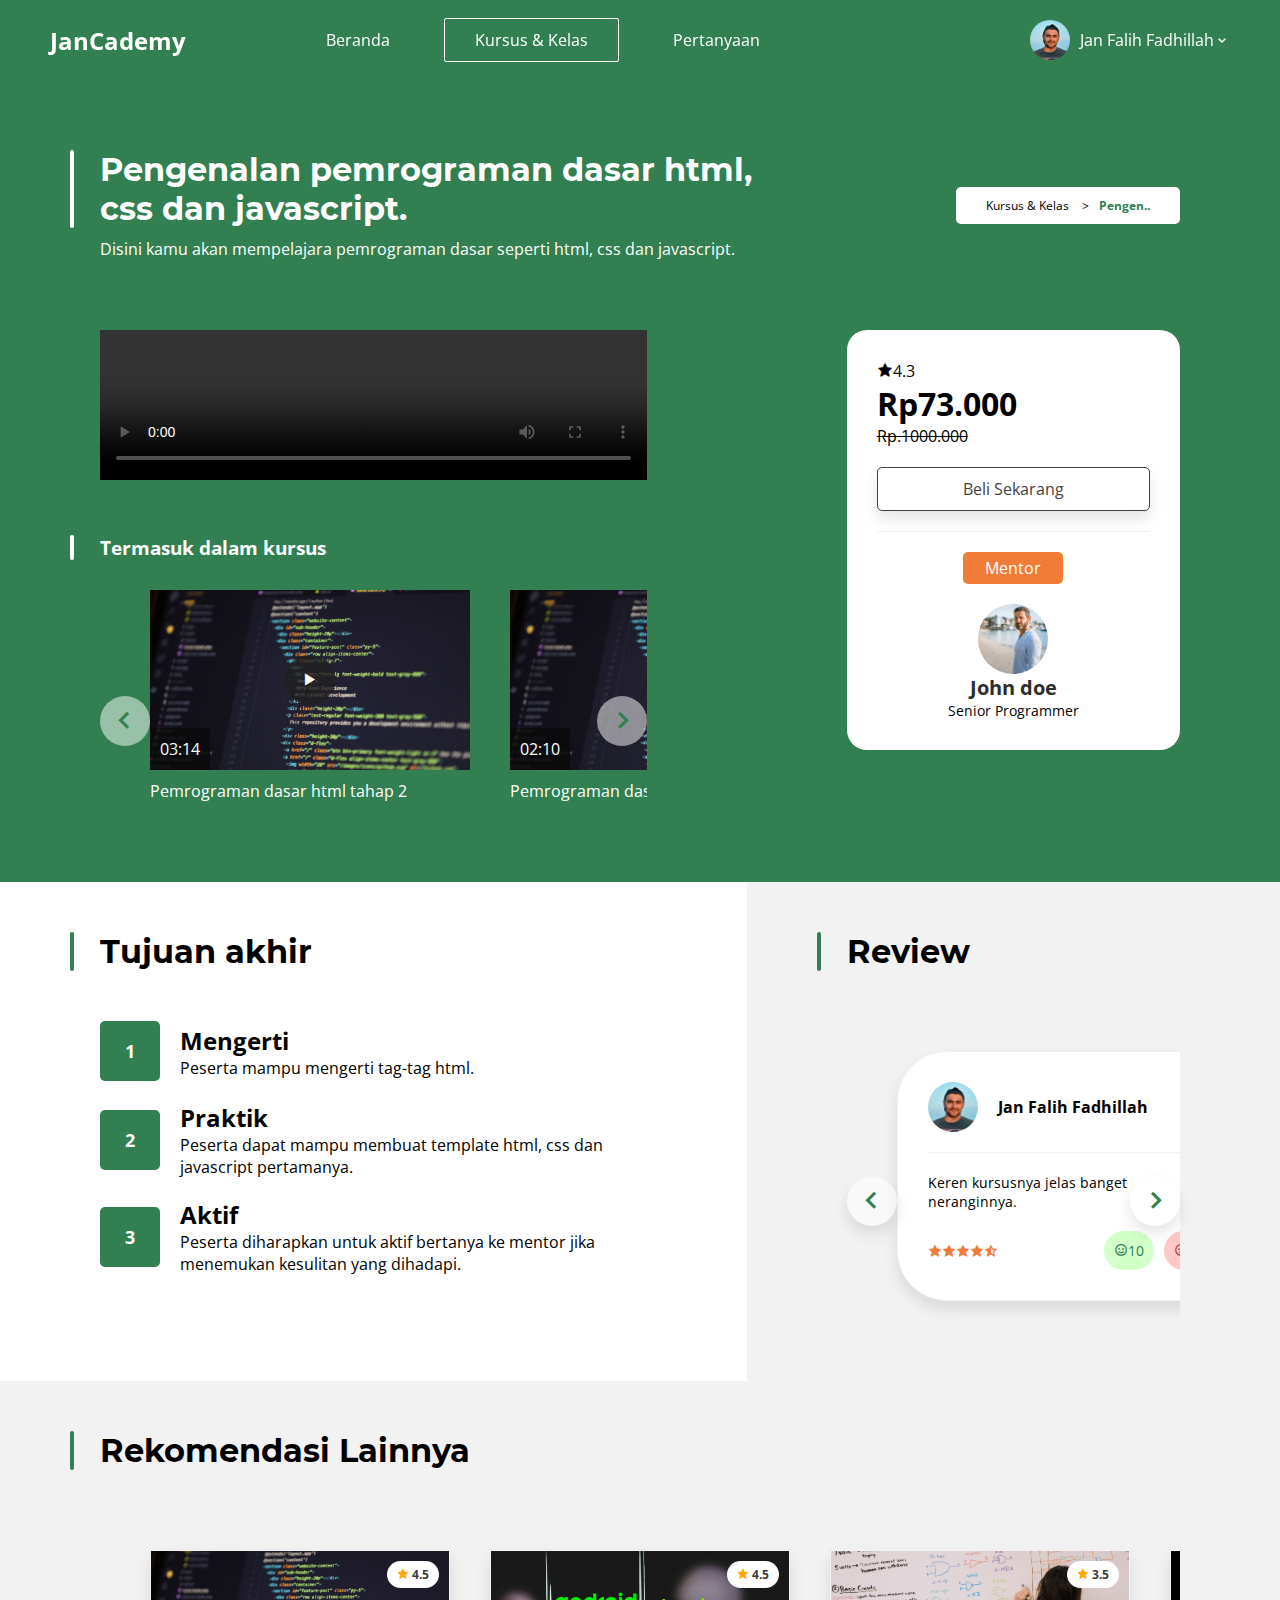
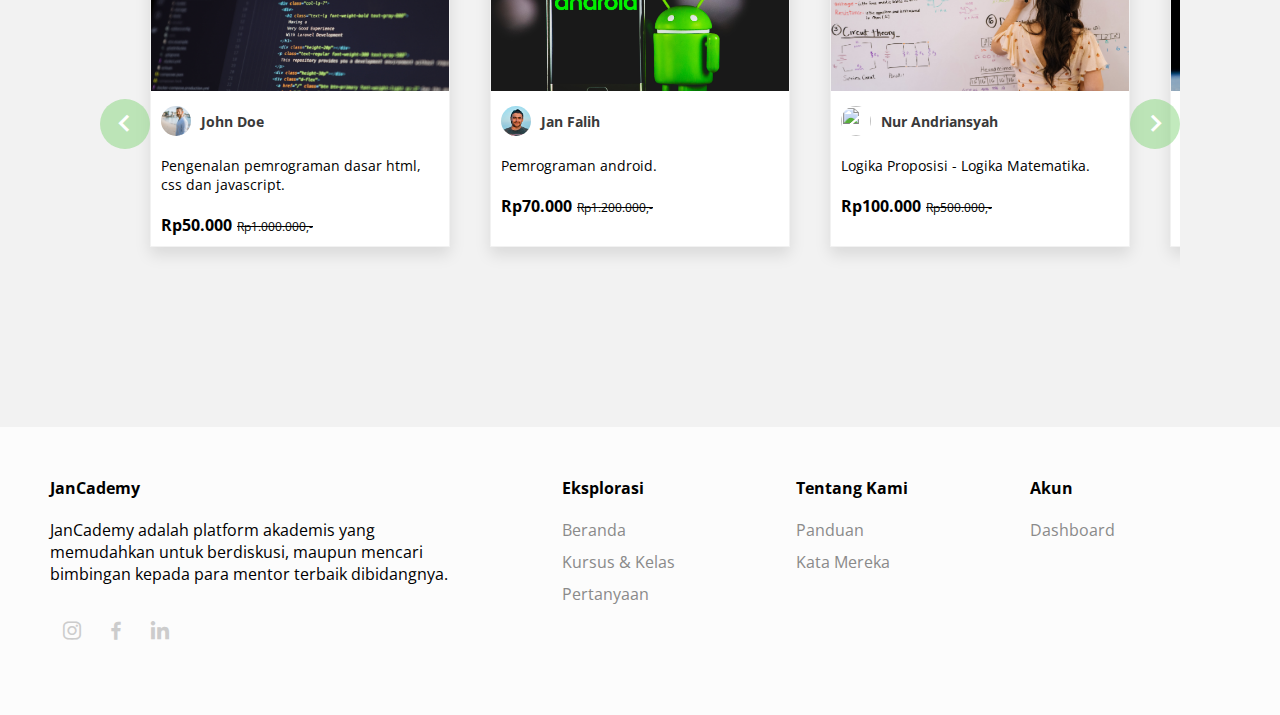
==== commit e14eed06: "Fix: Fix JanCademy V1" ====
--- a/course-detail.html
+++ b/course-detail.html
@@ -4,7 +4,8 @@
     <meta charset="UTF-8">
     <meta http-equiv="X-UA-Compatible" content="IE=edge">
     <meta name="viewport" content="width=device-width, initial-scale=1.0">
-    <title>Belajar dengan mudah di JanCademy - JanCademy</title>
+    <title>Pengenalan pemrograman dasar html, css dan javascript. - JanCademy</title>
+    <link rel="icon" href="./assets/images/favicon.ico" type="image/x-icon"/>
     <link href="./assets/css/style.css" rel="stylesheet">   
     <link href="./assets/css/column.css" rel="stylesheet">  
     <link href="./assets/css/section/course.css" rel="stylesheet">  
@@ -20,10 +21,10 @@
             <a class="logo">JanCademy</a>
             <nav>
                 <a href="./index.html" class="menu-link">Beranda</a>
-                <a href="#" class="menu-link">Kursus & Kelas</a>
+                <a href="#" class="menu-link active">Kursus & Kelas</a>
                 <a href="./discuss-list.html" class="menu-link">Pertanyaan</a>
             </nav>
-            <button class="toggle-button"><i class="bx bx-menu"></i></button>
+            <button id="open-sidebar" class="toggle-button"><i class="bx bx-menu"></i></button>
         </div>
         <div class="header-right">
             <div class="user-nav">
@@ -33,12 +34,32 @@
                 </a>
                 <div class="submenu-user">
                     <a href="./dashboard.html" class="submenu-user-item"><i class="bx bxs-dashboard mr-1"></i>Dashboard</a>
-                    <a href="" class="submenu-user-item"><i class="bx bx-user mr-1"></i>Profil</a>
-                    <a href="" class="submenu-user-item"><i class="bx bx-log-out mr-1"></i>Keluar</a>
+                    <a href="./index.html" class="submenu-user-item"><i class="bx bx-log-out mr-1"></i>Keluar</a>
                 </div>
             </div>
         </div>
     </header>
+    <div id="sidebar" class="sidebar">
+        <div class="sidebar-header">
+            <a class="logo">JanCademy</a>
+            <button id="close-sidebar"  class="toggle-button"><i class="bx bx-x"></i></button>
+        </div>
+        <div class="sidebar-body">
+            <a href="./index.html" class="menu-link">Beranda</a>
+            <a href="./course-list.html" class="menu-link">Kursus & Kelas</a>
+            <a href="./discuss-list.html" class="menu-link">Pertanyaan</a>
+            <div class="sidebar-user-nav">
+                <a class="sidebar-user-link">
+                    <img class="sidebar-avatar-nav" src="./assets/images/avatar-1.jpg">
+                    Jan Falih Fadhillah
+                </a>
+                <div class="sidebar-submenu-user">
+                    <a href="./dashboard.html" class="submenu-user-item"><i class="bx bxs-dashboard mr-1"></i>Dashboard</a>
+                    <a href="./index.html" class="submenu-user-item"><i class="bx bx-log-out mr-1"></i>Keluar</a>
+                </div>
+            </div>
+        </div>
+    </div>
     <div class="wrapper">
         <div class="row">
             <div class="col-md-12 bg-primary">
@@ -62,7 +83,7 @@
             <div class="col-md-7 col-sm-12 bg-primary">
                 <div class="container pt-1 pb-3">
                     <video class="thumbnail" controls>
-                        <source src="https://cdn.videvo.net/videvo_files/video/free/2019-09/large_watermarked/190802_07_HD_15_preview.mp4">
+                        <source src="./assets/videos/video1.mp4">
                         Your Browser Not Support Video
                     </video>
                     <h3 class="title-section mb-0">Termasuk dalam kursus</h3>
@@ -93,7 +114,9 @@
             <div class="col-md-5 col-sm-12 bg-primary">
                 <div class="container pt-1 pb-3">
                     <div class="payment-card">
+                        <div class="payment-rating"><i class="bx bxs-star"></i>4.3</div>
                         <div class="payment-price">Rp73.000</div>
+                        <div class="original-payment-price"><s>Rp.1000.000</s></div>
                         <button class="btn btn-outline btn-block">Beli Sekarang</button>
                         <div class="payment-author">
                             <div class="badge-author">Mentor</div>
@@ -140,8 +163,9 @@
                 <div class="container pt-3 pb-3">
                     <h1 class="title-section">Review</h1>    
                     <div class="review-highlight">
-                        <div class="review-list">
-                            <a class="review-card">
+                        <button id="left-button-review" class="arrow-left-review"><i class="bx bx-chevron-left bx-md"></i></button>
+                        <div id="list-review" class="review-list">
+                            <div class="review-card">
                                 <div class="review-user">
                                     <img class="review-avatar" src="./assets/images/avatar-1.jpg">
                                     Jan Falih Fadhillah
@@ -162,8 +186,31 @@
                                         <div class="review-sad"><i class="bx bx-sad"></i>3</div>
                                     </div>
                                 </div>
-                            </a>
-                        </div>
+                            </div>
+                            <div class="review-card">
+                                <div class="review-user">
+                                    <img class="review-avatar" src="./assets/images/avatar-dri.jpg">
+                                    Nur Andriansyah
+                                </div>
+                                <div class="review-body">
+                                    <p class="review-text">Jelas banget seru juga cara mengajarnya.</p>
+                                </div>
+                                <div class="review-footer">
+                                    <div class="review-rating">
+                                        <i class="bx bxs-star"></i>
+                                        <i class="bx bxs-star"></i>
+                                        <i class="bx bxs-star"></i>
+                                        <i class="bx bxs-star"></i>
+                                        <i class="bx bxs-star-half"></i>
+                                    </div>
+                                    <div class="review-action">
+                                        <div class="review-smile"><i class="bx bx-smile"></i>10</div>
+                                        <div class="review-sad"><i class="bx bx-sad"></i>3</div>
+                                    </div>
+                                </div>
+                            </div>
+                        </div>
+                        <button id="right-button-review" class="arrow-right-review"><i class="bx bx-chevron-right bx-md"></i></button>
                     </div>
                 </div>
             </div>
--- a/assets/css/style.css
+++ b/assets/css/style.css
@@ -1,5 +1,60 @@
 
 /* Config */
+    .sidebar{
+        display: block;
+        color:#fff;
+        transform: translateX(-100%);
+        position: fixed;
+        z-index: 10;
+        width: 100%;
+        height: 100%;
+        transition: ease .8s;
+        background-color: var(--primary);
+    }
+    .sidebar.active{
+        transform: translateX(0);
+    }
+    .sidebar-header{
+        display: flex;
+        padding:20px;
+        align-items: center;
+        justify-content: space-between;
+    }
+    .sidebar-body{
+        display: flex;
+        flex-direction: column;
+        width: 100%;
+    }
+    .sidebar-body .menu-link{
+        margin-bottom: 5px;
+    }
+    .sidebar-user-nav{
+        width: 100%;
+    }
+    .sidebar-avatar-nav{
+        border-radius: 25px;
+        width: 50px;
+        height: 50px;
+        object-fit: cover;
+    }
+    .sidebar-user-link{
+        padding:10px 30px;
+        cursor: pointer;
+        margin:0 10px;
+        display: flex;
+        border-radius: 2px;
+        align-items: center;
+    }
+    .sidebar-avatar-nav{
+        margin-right: 10px;
+    }
+    .sidebar-submenu-user{        
+        display: flex;
+        flex-direction: column;
+        margin: 0 10px;
+        border-radius: 5px;
+        background-color: #fff;
+    }
 /* Header  */
     header{
         position: fixed;
@@ -77,6 +132,7 @@
     }
     .toggle-button{
         display: none;
+        cursor: pointer;
         width: 50px;
         background-color:#fff;
         border:none;
